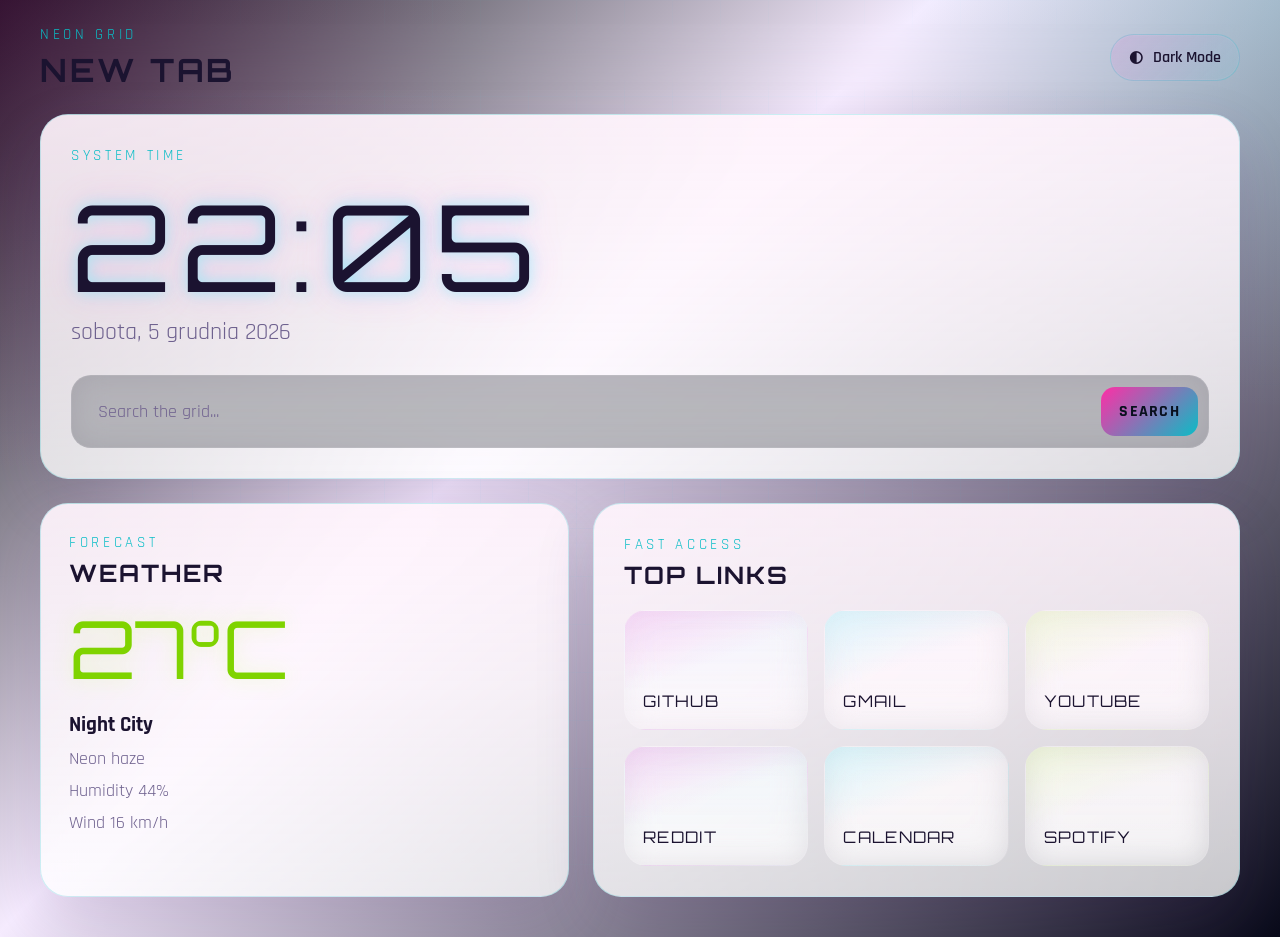
==== index.html @ 15172753 "feat: add initial implementation of "New Tab" page with responsive design and theme toggle" ====
<!DOCTYPE html>
<html lang="pl">
<head>
  <meta charset="UTF-8">
  <meta name="viewport" content="width=device-width, initial-scale=1.0">
  <title>New Tab</title>
  <link rel="preconnect" href="https://fonts.googleapis.com">
  <link rel="preconnect" href="https://fonts.gstatic.com" crossorigin>
  <link href="https://fonts.googleapis.com/css2?family=Orbitron:wght@500;700&family=Rajdhani:wght@400;500;600&display=swap" rel="stylesheet">
  <link rel="stylesheet" href="styles.css">
</head>
<body>
  <div class="page-shell">
    <header class="topbar">
      <div class="brand">
        <span class="brand__kicker">Neon Grid</span>
        <h1>New Tab</h1>
      </div>
      <button class="theme-toggle" type="button" aria-label="Przełącz tryb jasny i ciemny">
        <span class="theme-toggle__label">Light Mode</span>
      </button>
    </header>

    <main class="dashboard">
      <section class="hero-panel">
        <p class="eyebrow">System Time</p>
        <div class="clock-block">
          <div class="clock" aria-live="polite">20:48</div>
          <div class="date">Czwartek, 18 marca 2026</div>
        </div>

        <form class="search-panel" action="https://www.google.com/search" method="get">
          <label class="sr-only" for="search-input">Szukaj w Google</label>
          <input id="search-input" name="q" type="search" placeholder="Search the grid..." autocomplete="off">
          <button type="submit">Search</button>
        </form>
      </section>

      <div class="bottom-panels">
        <aside class="weather-panel">
          <div class="section-heading">
            <p class="eyebrow">Forecast</p>
            <h2>Weather</h2>
          </div>
          <div class="weather-widget">
            <div class="weather-widget__temp">21°C</div>
            <div class="weather-widget__meta">
              <strong>Warsaw</strong>
              <span>Clear sky</span>
              <span>Humidity 38%</span>
              <span>Wind 11 km/h</span>
            </div>
          </div>
        </aside>

        <section class="links-panel">
          <div class="section-heading">
            <p class="eyebrow">Fast Access</p>
            <h2>Top Links</h2>
          </div>
          <div class="top-links">
            <a class="top-link" href="https://github.com">GitHub</a>
            <a class="top-link" href="https://mail.google.com">Gmail</a>
            <a class="top-link" href="https://www.youtube.com">YouTube</a>
            <a class="top-link" href="https://www.reddit.com">Reddit</a>
            <a class="top-link" href="https://calendar.google.com">Calendar</a>
            <a class="top-link" href="https://open.spotify.com">Spotify</a>
          </div>
        </section>
      </div>
    </main>
  </div>

  <script src="script.js"></script>
</body>
</html>
---- styles.css ----
*,
*::before,
*::after {
  box-sizing: border-box;
}

:root {
  color-scheme: dark;
  --bg-primary: #070a14;
  --bg-secondary: rgba(9, 14, 29, 0.86);
  --panel: rgba(14, 24, 45, 0.72);
  --panel-strong: rgba(22, 35, 66, 0.88);
  --text-primary: #f5f7ff;
  --text-muted: #8ea1c9;
  --accent-pink: #ff4fd8;
  --accent-cyan: #58f2ff;
  --accent-lime: #c8ff62;
  --border: rgba(88, 242, 255, 0.2);
  --shadow: 0 24px 80px rgba(0, 0, 0, 0.45);
}

body[data-theme="light"] {
  color-scheme: light;
  --bg-primary: #f6ecff;
  --bg-secondary: rgba(255, 255, 255, 0.82);
  --panel: rgba(255, 255, 255, 0.76);
  --panel-strong: rgba(255, 244, 252, 0.92);
  --text-primary: #1b1330;
  --text-muted: #6f628f;
  --accent-pink: #ff2ea6;
  --accent-cyan: #0abdc6;
  --accent-lime: #7fd300;
  --border: rgba(10, 189, 198, 0.2);
  --shadow: 0 24px 60px rgba(74, 32, 106, 0.15);
}

html {
  min-height: 100%;
}

body {
  margin: 0;
  min-height: 100vh;
  font-family: "Rajdhani", sans-serif;
  color: var(--text-primary);
  background:
    radial-gradient(circle at top left, rgba(255, 79, 216, 0.2), transparent 30%),
    radial-gradient(circle at top right, rgba(88, 242, 255, 0.18), transparent 26%),
    linear-gradient(135deg, #04050a 0%, var(--bg-primary) 42%, #090a1a 100%);
  transition: background 220ms ease, color 220ms ease;
}

body::before {
  content: "";
  position: fixed;
  inset: 0;
  pointer-events: none;
  background-image:
    linear-gradient(rgba(88, 242, 255, 0.08) 1px, transparent 1px),
    linear-gradient(90deg, rgba(88, 242, 255, 0.08) 1px, transparent 1px);
  background-size: 48px 48px;
  mask-image: radial-gradient(circle at center, black 35%, transparent 90%);
  opacity: 0.45;
}

.page-shell {
  width: min(1200px, calc(100% - 32px));
  margin: 0 auto;
  padding: 24px 0 40px;
}

.topbar,
.hero-panel,
.links-panel,
.weather-panel,
.top-link,
.search-panel,
.theme-toggle {
  backdrop-filter: blur(16px);
}

.topbar {
  display: flex;
  align-items: center;
  justify-content: space-between;
  gap: 20px;
  margin-bottom: 24px;
}

.brand h1,
.section-heading h2 {
  margin: 0;
  font-family: "Orbitron", sans-serif;
  font-weight: 700;
  letter-spacing: 0.08em;
  text-transform: uppercase;
}

.brand__kicker,
.eyebrow {
  display: inline-block;
  margin: 0 0 6px;
  color: var(--accent-cyan);
  font-size: 0.95rem;
  letter-spacing: 0.24em;
  text-transform: uppercase;
}

.theme-toggle {
  display: inline-flex;
  align-items: center;
  border: 1px solid var(--border);
  border-radius: 999px;
  padding: 12px 18px;
  background: linear-gradient(135deg, rgba(255, 79, 216, 0.12), rgba(88, 242, 255, 0.08));
  color: var(--text-primary);
  font: inherit;
  font-weight: 600;
  cursor: pointer;
  box-shadow: inset 0 0 0 1px rgba(255, 255, 255, 0.04);
}

.theme-toggle__label::before {
  content: "◐";
  margin-right: 10px;
}

.dashboard {
  display: grid;
  grid-template-columns: 1fr;
  gap: 24px;
  align-items: start;
}

.bottom-panels {
  display: grid;
  grid-template-columns: minmax(280px, 0.9fr) minmax(0, 1.1fr);
  gap: 24px;
}

.hero-panel,
.links-panel,
.weather-panel {
  position: relative;
  overflow: hidden;
  border: 1px solid var(--border);
  border-radius: 28px;
  background: linear-gradient(180deg, var(--panel-strong), var(--panel));
  box-shadow: var(--shadow);
}

.hero-panel,
.links-panel {
  padding: 30px;
}

.weather-panel {
  padding: 28px;
}

.hero-panel::after,
.links-panel::after,
.weather-panel::after {
  content: "";
  position: absolute;
  inset: auto -20% -50% auto;
  width: 220px;
  height: 220px;
  border-radius: 50%;
  background: radial-gradient(circle, rgba(255, 79, 216, 0.18), transparent 60%);
}

.clock-block {
  margin: 18px 0 28px;
}

.clock {
  font-family: "Orbitron", sans-serif;
  font-size: clamp(4rem, 10vw, 7.5rem);
  line-height: 0.95;
  letter-spacing: 0.08em;
  text-shadow:
    0 0 16px rgba(88, 242, 255, 0.55),
    0 0 34px rgba(255, 79, 216, 0.25);
}

.date {
  margin-top: 14px;
  color: var(--text-muted);
  font-size: clamp(1.15rem, 3vw, 1.5rem);
}

.search-panel {
  display: flex;
  align-items: center;
  gap: 12px;
  padding: 10px;
  border: 1px solid rgba(255, 255, 255, 0.08);
  border-radius: 20px;
  background: rgba(2, 6, 18, 0.28);
}

.search-panel input,
.search-panel button {
  border: 0;
  font: inherit;
}

.search-panel input {
  width: 100%;
  min-width: 0;
  padding: 14px 16px;
  border-radius: 14px;
  background: transparent;
  color: var(--text-primary);
  font-size: 1.15rem;
}

.search-panel input::placeholder {
  color: var(--text-muted);
}

.search-panel input:focus-visible,
.search-panel button:focus-visible,
.theme-toggle:focus-visible {
  outline: 2px solid var(--accent-cyan);
  outline-offset: 2px;
}

.search-panel button {
  padding: 14px 18px;
  border-radius: 14px;
  background: linear-gradient(135deg, var(--accent-pink), var(--accent-cyan));
  color: #08101d;
  font-weight: 700;
  text-transform: uppercase;
  letter-spacing: 0.08em;
  cursor: pointer;
}

.section-heading {
  margin-bottom: 20px;
}

.top-links {
  display: grid;
  grid-template-columns: repeat(3, minmax(0, 1fr));
  gap: 16px;
}

.top-link {
  position: relative;
  display: flex;
  align-items: end;
  min-height: 120px;
  padding: 18px;
  border: 1px solid rgba(255, 255, 255, 0.08);
  border-radius: 22px;
  color: var(--text-primary);
  text-decoration: none;
  font-family: "Orbitron", sans-serif;
  font-size: 1rem;
  letter-spacing: 0.08em;
  text-transform: uppercase;
  background:
    linear-gradient(160deg, rgba(255, 79, 216, 0.18), transparent 45%),
    linear-gradient(180deg, rgba(88, 242, 255, 0.06), rgba(255, 255, 255, 0.02));
  transition: transform 180ms ease, border-color 180ms ease, box-shadow 180ms ease;
}

.top-link:nth-child(3n + 2) {
  background:
    linear-gradient(160deg, rgba(88, 242, 255, 0.2), transparent 45%),
    linear-gradient(180deg, rgba(255, 255, 255, 0.04), rgba(255, 255, 255, 0.02));
}

.top-link:nth-child(3n + 3) {
  background:
    linear-gradient(160deg, rgba(200, 255, 98, 0.18), transparent 45%),
    linear-gradient(180deg, rgba(255, 255, 255, 0.04), rgba(255, 255, 255, 0.02));
}

.top-link:hover,
.top-link:focus-visible,
.theme-toggle:hover,
.theme-toggle:focus-visible {
  transform: translateY(-2px);
  border-color: rgba(88, 242, 255, 0.45);
  box-shadow: 0 16px 32px rgba(0, 0, 0, 0.24);
}

.weather-widget {
  display: grid;
  gap: 24px;
  align-content: start;
}

.weather-widget__temp {
  font-family: "Orbitron", sans-serif;
  font-size: clamp(3rem, 8vw, 5rem);
  line-height: 1;
  color: var(--accent-lime);
  text-shadow: 0 0 20px rgba(200, 255, 98, 0.3);
}

.weather-widget__meta {
  display: grid;
  gap: 10px;
  color: var(--text-muted);
  font-size: 1.1rem;
}

.weather-widget__meta strong {
  color: var(--text-primary);
  font-size: 1.3rem;
}

@media (max-width: 920px) {
  .bottom-panels {
    grid-template-columns: 1fr;
  }
}

@media (max-width: 640px) {
  .page-shell {
    width: min(100% - 20px, 100%);
    padding-top: 16px;
  }

  .topbar {
    align-items: start;
    flex-direction: column;
  }

  .hero-panel,
  .links-panel,
  .weather-panel {
    padding: 22px;
    border-radius: 24px;
  }

  .search-panel {
    flex-direction: column;
  }

  .search-panel button {
    width: 100%;
  }

  .top-links {
    grid-template-columns: repeat(2, minmax(0, 1fr));
  }
}

.sr-only {
  position: absolute;
  width: 1px;
  height: 1px;
  padding: 0;
  margin: -1px;
  overflow: hidden;
  clip: rect(0, 0, 0, 0);
  white-space: nowrap;
  border: 0;
}
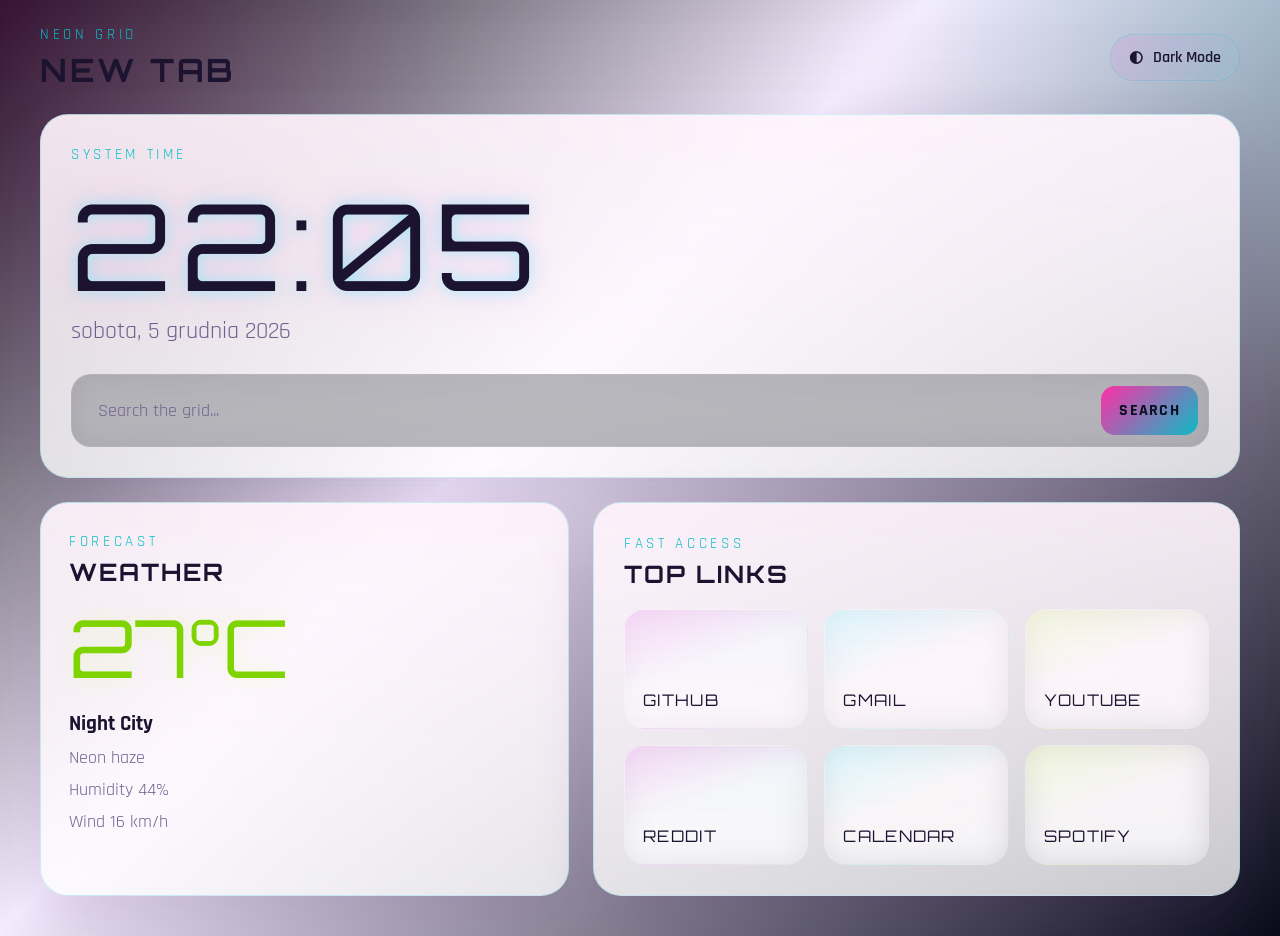
==== commit d076f727: "feat: update PROMPTS.md and enhance layout for full workspace utilization in hero panel" ====
--- a/index.html
+++ b/index.html
@@ -25,8 +25,8 @@
       <section class="hero-panel">
         <p class="eyebrow">System Time</p>
         <div class="clock-block">
-          <div class="clock" aria-live="polite">20:48</div>
-          <div class="date">Czwartek, 18 marca 2026</div>
+          <div class="clock" aria-live="polite"></div>
+          <div class="date"></div>
         </div>
 
         <form class="search-panel" action="https://www.google.com/search" method="get">
--- a/styles.css
+++ b/styles.css
@@ -65,8 +65,11 @@
 
 .page-shell {
   width: min(1200px, calc(100% - 32px));
+  min-height: 100vh;
   margin: 0 auto;
   padding: 24px 0 40px;
+  display: grid;
+  grid-template-rows: auto minmax(0, 1fr);
 }
 
 .topbar,
@@ -128,8 +131,9 @@
 .dashboard {
   display: grid;
   grid-template-columns: 1fr;
+  grid-template-rows: minmax(0, 1fr) auto;
   gap: 24px;
-  align-items: start;
+  min-height: 0;
 }
 
 .bottom-panels {
@@ -152,6 +156,13 @@
 .hero-panel,
 .links-panel {
   padding: 30px;
+}
+
+.hero-panel {
+  min-height: 0;
+  display: flex;
+  flex-direction: column;
+  justify-content: space-between;
 }
 
 .weather-panel {
@@ -316,8 +327,16 @@
 }
 
 @media (max-width: 920px) {
+  .page-shell {
+    min-height: auto;
+  }
+
   .bottom-panels {
     grid-template-columns: 1fr;
+  }
+
+  .dashboard {
+    grid-template-rows: auto auto;
   }
 }
 
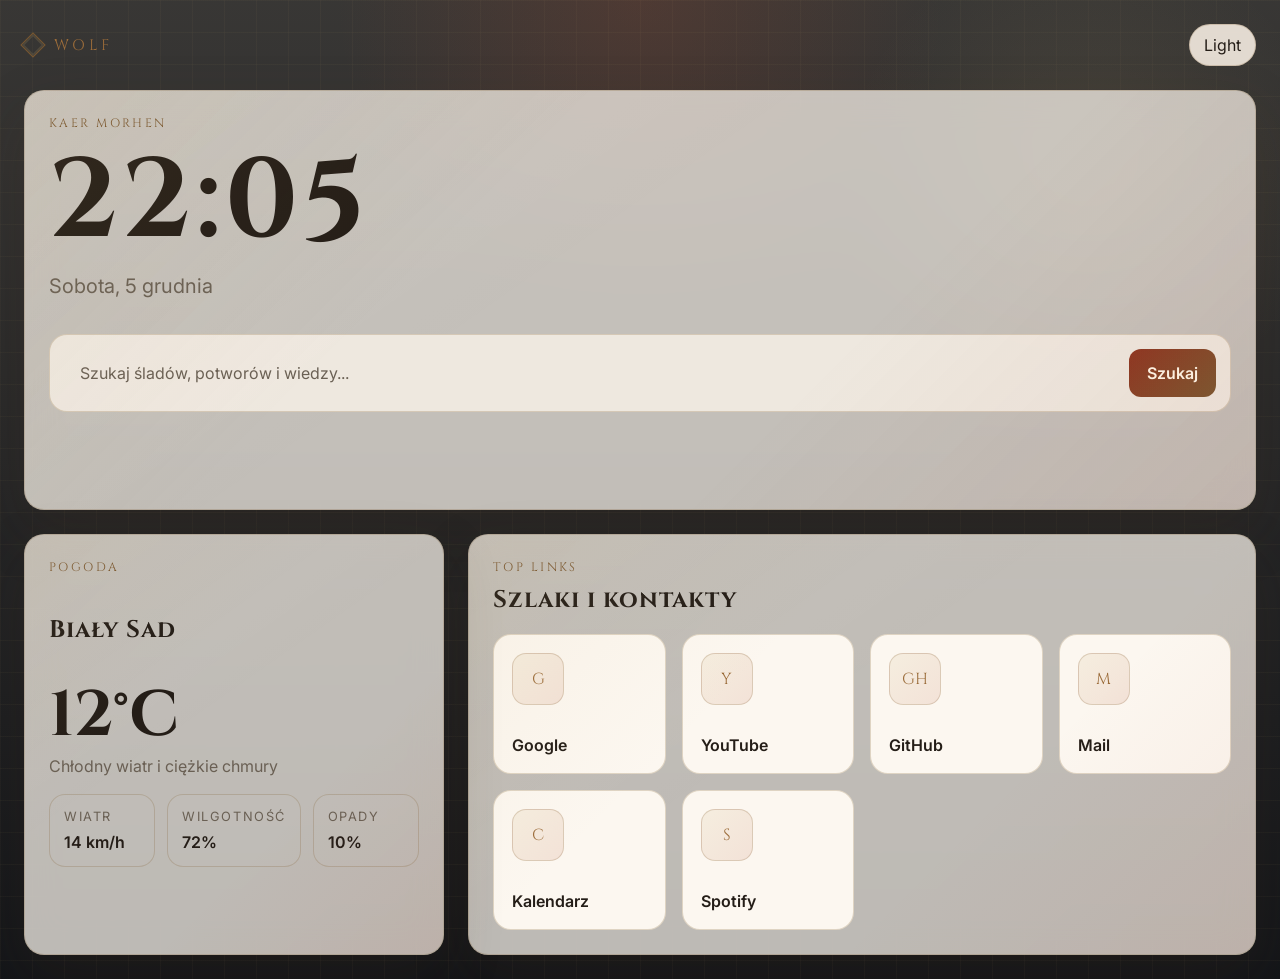
==== commit 3ddac9a1: "feat: add new tab page with clock, weather, and theme toggle functionality - Implemented a new HTML " ====
--- a/index.html
+++ b/index.html
@@ -6,68 +6,87 @@
   <title>New Tab</title>
   <link rel="preconnect" href="https://fonts.googleapis.com">
   <link rel="preconnect" href="https://fonts.gstatic.com" crossorigin>
-  <link href="https://fonts.googleapis.com/css2?family=Orbitron:wght@500;700&family=Rajdhani:wght@400;500;600&display=swap" rel="stylesheet">
+  <link href="https://fonts.googleapis.com/css2?family=Cinzel:wght@400;500;700&family=Inter:wght@400;500;600&display=swap" rel="stylesheet">
   <link rel="stylesheet" href="styles.css">
 </head>
-<body>
+<body class="theme-dark">
   <div class="page-shell">
     <header class="topbar">
-      <div class="brand">
-        <span class="brand__kicker">Neon Grid</span>
-        <h1>New Tab</h1>
-      </div>
-      <button class="theme-toggle" type="button" aria-label="Przełącz tryb jasny i ciemny">
-        <span class="theme-toggle__label">Light Mode</span>
+      <div class="brand-mark" aria-hidden="true">Wolf</div>
+      <button class="theme-toggle" type="button" aria-label="Przełącz motyw">
+        <span class="theme-toggle__label">Dark</span>
       </button>
     </header>
 
     <main class="dashboard">
       <section class="hero-panel">
-        <p class="eyebrow">System Time</p>
-        <div class="clock-block">
-          <div class="clock" aria-live="polite"></div>
-          <div class="date"></div>
-        </div>
+        <p class="eyebrow">Kaer Morhen</p>
+        <h1 class="clock" aria-live="polite" data-clock>00:00</h1>
+        <p class="date" aria-live="polite" data-date>Poniedziałek, 1 stycznia</p>
 
         <form class="search-panel" action="https://www.google.com/search" method="get">
           <label class="sr-only" for="search-input">Szukaj w Google</label>
-          <input id="search-input" name="q" type="search" placeholder="Search the grid..." autocomplete="off">
-          <button type="submit">Search</button>
+          <input id="search-input" name="q" type="search" placeholder="Szukaj śladów, potworów i wiedzy..." autocomplete="off">
+          <button type="submit">Szukaj</button>
         </form>
       </section>
 
-      <div class="bottom-panels">
-        <aside class="weather-panel">
-          <div class="section-heading">
-            <p class="eyebrow">Forecast</p>
-            <h2>Weather</h2>
+      <section class="links-panel" aria-labelledby="links-title">
+        <div class="section-heading">
+          <p class="panel-kicker">Top links</p>
+          <h2 id="links-title">Szlaki i kontakty</h2>
+        </div>
+
+        <div class="links-grid">
+          <a class="link-tile" href="https://www.google.com" target="_blank" rel="noreferrer">
+            <span class="link-tile__icon">G</span>
+            <span class="link-tile__label">Google</span>
+          </a>
+          <a class="link-tile" href="https://www.youtube.com" target="_blank" rel="noreferrer">
+            <span class="link-tile__icon">Y</span>
+            <span class="link-tile__label">YouTube</span>
+          </a>
+          <a class="link-tile" href="https://github.com" target="_blank" rel="noreferrer">
+            <span class="link-tile__icon">GH</span>
+            <span class="link-tile__label">GitHub</span>
+          </a>
+          <a class="link-tile" href="https://mail.google.com" target="_blank" rel="noreferrer">
+            <span class="link-tile__icon">M</span>
+            <span class="link-tile__label">Mail</span>
+          </a>
+          <a class="link-tile" href="https://calendar.google.com" target="_blank" rel="noreferrer">
+            <span class="link-tile__icon">C</span>
+            <span class="link-tile__label">Kalendarz</span>
+          </a>
+          <a class="link-tile" href="https://open.spotify.com" target="_blank" rel="noreferrer">
+            <span class="link-tile__icon">S</span>
+            <span class="link-tile__label">Spotify</span>
+          </a>
+        </div>
+      </section>
+
+      <aside class="weather-panel" aria-labelledby="weather-title">
+        <p class="panel-kicker">Pogoda</p>
+        <h2 id="weather-title" data-weather-location>Biały Sad</h2>
+        <div class="weather-main">
+          <strong data-weather-temp>12°C</strong>
+          <span data-weather-condition>Zachmurzenie umiarkowane</span>
+        </div>
+        <dl class="weather-stats">
+          <div>
+            <dt>Wiatr</dt>
+            <dd data-weather-wind>14 km/h</dd>
           </div>
-          <div class="weather-widget">
-            <div class="weather-widget__temp">21°C</div>
-            <div class="weather-widget__meta">
-              <strong>Warsaw</strong>
-              <span>Clear sky</span>
-              <span>Humidity 38%</span>
-              <span>Wind 11 km/h</span>
-            </div>
+          <div>
+            <dt>Wilgotność</dt>
+            <dd data-weather-humidity>72%</dd>
           </div>
-        </aside>
-
-        <section class="links-panel">
-          <div class="section-heading">
-            <p class="eyebrow">Fast Access</p>
-            <h2>Top Links</h2>
+          <div>
+            <dt>Opady</dt>
+            <dd data-weather-rain>10%</dd>
           </div>
-          <div class="top-links">
-            <a class="top-link" href="https://github.com">GitHub</a>
-            <a class="top-link" href="https://mail.google.com">Gmail</a>
-            <a class="top-link" href="https://www.youtube.com">YouTube</a>
-            <a class="top-link" href="https://www.reddit.com">Reddit</a>
-            <a class="top-link" href="https://calendar.google.com">Calendar</a>
-            <a class="top-link" href="https://open.spotify.com">Spotify</a>
-          </div>
-        </section>
-      </div>
+        </dl>
+      </aside>
     </main>
   </div>
 
--- a/styles.css
+++ b/styles.css
@@ -1,374 +1,50 @@
+:root {
+  color-scheme: dark;
+  --bg: #0f1115;
+  --bg-elevated: rgba(18, 21, 27, 0.88);
+  --panel: rgba(24, 27, 34, 0.72);
+  --panel-strong: rgba(27, 31, 38, 0.92);
+  --line: rgba(194, 164, 104, 0.24);
+  --text: #f3eee2;
+  --muted: #b0aa98;
+  --accent: #c8a96b;
+  --accent-strong: #e1c588;
+  --ember: #b44a2d;
+  --shadow: 0 24px 70px rgba(0, 0, 0, 0.45);
+}
+
+body.theme-light {
+  color-scheme: light;
+  --bg: #e7ddcd;
+  --bg-elevated: rgba(245, 237, 225, 0.9);
+  --panel: rgba(255, 250, 241, 0.72);
+  --panel-strong: rgba(255, 251, 244, 0.95);
+  --line: rgba(122, 87, 37, 0.22);
+  --text: #241d17;
+  --muted: #6a6054;
+  --accent: #7a5730;
+  --accent-strong: #9b6c3a;
+  --ember: #8e3622;
+  --shadow: 0 24px 60px rgba(74, 50, 26, 0.18);
+}
+
 *,
 *::before,
 *::after {
   box-sizing: border-box;
 }
 
-:root {
-  color-scheme: dark;
-  --bg-primary: #070a14;
-  --bg-secondary: rgba(9, 14, 29, 0.86);
-  --panel: rgba(14, 24, 45, 0.72);
-  --panel-strong: rgba(22, 35, 66, 0.88);
-  --text-primary: #f5f7ff;
-  --text-muted: #8ea1c9;
-  --accent-pink: #ff4fd8;
-  --accent-cyan: #58f2ff;
-  --accent-lime: #c8ff62;
-  --border: rgba(88, 242, 255, 0.2);
-  --shadow: 0 24px 80px rgba(0, 0, 0, 0.45);
-}
-
-body[data-theme="light"] {
-  color-scheme: light;
-  --bg-primary: #f6ecff;
-  --bg-secondary: rgba(255, 255, 255, 0.82);
-  --panel: rgba(255, 255, 255, 0.76);
-  --panel-strong: rgba(255, 244, 252, 0.92);
-  --text-primary: #1b1330;
-  --text-muted: #6f628f;
-  --accent-pink: #ff2ea6;
-  --accent-cyan: #0abdc6;
-  --accent-lime: #7fd300;
-  --border: rgba(10, 189, 198, 0.2);
-  --shadow: 0 24px 60px rgba(74, 32, 106, 0.15);
-}
-
-html {
-  min-height: 100%;
-}
-
 body {
   margin: 0;
   min-height: 100vh;
-  font-family: "Rajdhani", sans-serif;
-  color: var(--text-primary);
+  font-family: "Inter", sans-serif;
+  color: var(--text);
   background:
-    radial-gradient(circle at top left, rgba(255, 79, 216, 0.2), transparent 30%),
-    radial-gradient(circle at top right, rgba(88, 242, 255, 0.18), transparent 26%),
-    linear-gradient(135deg, #04050a 0%, var(--bg-primary) 42%, #090a1a 100%);
-  transition: background 220ms ease, color 220ms ease;
-}
-
-body::before {
-  content: "";
-  position: fixed;
-  inset: 0;
-  pointer-events: none;
-  background-image:
-    linear-gradient(rgba(88, 242, 255, 0.08) 1px, transparent 1px),
-    linear-gradient(90deg, rgba(88, 242, 255, 0.08) 1px, transparent 1px);
-  background-size: 48px 48px;
-  mask-image: radial-gradient(circle at center, black 35%, transparent 90%);
-  opacity: 0.45;
-}
-
-.page-shell {
-  width: min(1200px, calc(100% - 32px));
-  min-height: 100vh;
-  margin: 0 auto;
-  padding: 24px 0 40px;
-  display: grid;
-  grid-template-rows: auto minmax(0, 1fr);
-}
-
-.topbar,
-.hero-panel,
-.links-panel,
-.weather-panel,
-.top-link,
-.search-panel,
-.theme-toggle {
-  backdrop-filter: blur(16px);
-}
-
-.topbar {
-  display: flex;
-  align-items: center;
-  justify-content: space-between;
-  gap: 20px;
-  margin-bottom: 24px;
-}
-
-.brand h1,
-.section-heading h2 {
-  margin: 0;
-  font-family: "Orbitron", sans-serif;
-  font-weight: 700;
-  letter-spacing: 0.08em;
-  text-transform: uppercase;
-}
-
-.brand__kicker,
-.eyebrow {
-  display: inline-block;
-  margin: 0 0 6px;
-  color: var(--accent-cyan);
-  font-size: 0.95rem;
-  letter-spacing: 0.24em;
-  text-transform: uppercase;
-}
-
-.theme-toggle {
-  display: inline-flex;
-  align-items: center;
-  border: 1px solid var(--border);
-  border-radius: 999px;
-  padding: 12px 18px;
-  background: linear-gradient(135deg, rgba(255, 79, 216, 0.12), rgba(88, 242, 255, 0.08));
-  color: var(--text-primary);
-  font: inherit;
-  font-weight: 600;
-  cursor: pointer;
-  box-shadow: inset 0 0 0 1px rgba(255, 255, 255, 0.04);
-}
-
-.theme-toggle__label::before {
-  content: "◐";
-  margin-right: 10px;
-}
-
-.dashboard {
-  display: grid;
-  grid-template-columns: 1fr;
-  grid-template-rows: minmax(0, 1fr) auto;
-  gap: 24px;
-  min-height: 0;
-}
-
-.bottom-panels {
-  display: grid;
-  grid-template-columns: minmax(280px, 0.9fr) minmax(0, 1.1fr);
-  gap: 24px;
-}
-
-.hero-panel,
-.links-panel,
-.weather-panel {
-  position: relative;
-  overflow: hidden;
-  border: 1px solid var(--border);
-  border-radius: 28px;
-  background: linear-gradient(180deg, var(--panel-strong), var(--panel));
-  box-shadow: var(--shadow);
-}
-
-.hero-panel,
-.links-panel {
-  padding: 30px;
-}
-
-.hero-panel {
-  min-height: 0;
-  display: flex;
-  flex-direction: column;
-  justify-content: space-between;
-}
-
-.weather-panel {
-  padding: 28px;
-}
-
-.hero-panel::after,
-.links-panel::after,
-.weather-panel::after {
-  content: "";
-  position: absolute;
-  inset: auto -20% -50% auto;
-  width: 220px;
-  height: 220px;
-  border-radius: 50%;
-  background: radial-gradient(circle, rgba(255, 79, 216, 0.18), transparent 60%);
-}
-
-.clock-block {
-  margin: 18px 0 28px;
-}
-
-.clock {
-  font-family: "Orbitron", sans-serif;
-  font-size: clamp(4rem, 10vw, 7.5rem);
-  line-height: 0.95;
-  letter-spacing: 0.08em;
-  text-shadow:
-    0 0 16px rgba(88, 242, 255, 0.55),
-    0 0 34px rgba(255, 79, 216, 0.25);
-}
-
-.date {
-  margin-top: 14px;
-  color: var(--text-muted);
-  font-size: clamp(1.15rem, 3vw, 1.5rem);
-}
-
-.search-panel {
-  display: flex;
-  align-items: center;
-  gap: 12px;
-  padding: 10px;
-  border: 1px solid rgba(255, 255, 255, 0.08);
-  border-radius: 20px;
-  background: rgba(2, 6, 18, 0.28);
-}
-
-.search-panel input,
-.search-panel button {
-  border: 0;
-  font: inherit;
-}
-
-.search-panel input {
-  width: 100%;
-  min-width: 0;
-  padding: 14px 16px;
-  border-radius: 14px;
-  background: transparent;
-  color: var(--text-primary);
-  font-size: 1.15rem;
-}
-
-.search-panel input::placeholder {
-  color: var(--text-muted);
-}
-
-.search-panel input:focus-visible,
-.search-panel button:focus-visible,
-.theme-toggle:focus-visible {
-  outline: 2px solid var(--accent-cyan);
-  outline-offset: 2px;
-}
-
-.search-panel button {
-  padding: 14px 18px;
-  border-radius: 14px;
-  background: linear-gradient(135deg, var(--accent-pink), var(--accent-cyan));
-  color: #08101d;
-  font-weight: 700;
-  text-transform: uppercase;
-  letter-spacing: 0.08em;
-  cursor: pointer;
-}
-
-.section-heading {
-  margin-bottom: 20px;
-}
-
-.top-links {
-  display: grid;
-  grid-template-columns: repeat(3, minmax(0, 1fr));
-  gap: 16px;
-}
-
-.top-link {
-  position: relative;
-  display: flex;
-  align-items: end;
-  min-height: 120px;
-  padding: 18px;
-  border: 1px solid rgba(255, 255, 255, 0.08);
-  border-radius: 22px;
-  color: var(--text-primary);
-  text-decoration: none;
-  font-family: "Orbitron", sans-serif;
-  font-size: 1rem;
-  letter-spacing: 0.08em;
-  text-transform: uppercase;
-  background:
-    linear-gradient(160deg, rgba(255, 79, 216, 0.18), transparent 45%),
-    linear-gradient(180deg, rgba(88, 242, 255, 0.06), rgba(255, 255, 255, 0.02));
-  transition: transform 180ms ease, border-color 180ms ease, box-shadow 180ms ease;
-}
-
-.top-link:nth-child(3n + 2) {
-  background:
-    linear-gradient(160deg, rgba(88, 242, 255, 0.2), transparent 45%),
-    linear-gradient(180deg, rgba(255, 255, 255, 0.04), rgba(255, 255, 255, 0.02));
-}
-
-.top-link:nth-child(3n + 3) {
-  background:
-    linear-gradient(160deg, rgba(200, 255, 98, 0.18), transparent 45%),
-    linear-gradient(180deg, rgba(255, 255, 255, 0.04), rgba(255, 255, 255, 0.02));
-}
-
-.top-link:hover,
-.top-link:focus-visible,
-.theme-toggle:hover,
-.theme-toggle:focus-visible {
-  transform: translateY(-2px);
-  border-color: rgba(88, 242, 255, 0.45);
-  box-shadow: 0 16px 32px rgba(0, 0, 0, 0.24);
-}
-
-.weather-widget {
-  display: grid;
-  gap: 24px;
-  align-content: start;
-}
-
-.weather-widget__temp {
-  font-family: "Orbitron", sans-serif;
-  font-size: clamp(3rem, 8vw, 5rem);
-  line-height: 1;
-  color: var(--accent-lime);
-  text-shadow: 0 0 20px rgba(200, 255, 98, 0.3);
-}
-
-.weather-widget__meta {
-  display: grid;
-  gap: 10px;
-  color: var(--text-muted);
-  font-size: 1.1rem;
-}
-
-.weather-widget__meta strong {
-  color: var(--text-primary);
-  font-size: 1.3rem;
-}
-
-@media (max-width: 920px) {
-  .page-shell {
-    min-height: auto;
-  }
-
-  .bottom-panels {
-    grid-template-columns: 1fr;
-  }
-
-  .dashboard {
-    grid-template-rows: auto auto;
-  }
-}
-
-@media (max-width: 640px) {
-  .page-shell {
-    width: min(100% - 20px, 100%);
-    padding-top: 16px;
-  }
-
-  .topbar {
-    align-items: start;
-    flex-direction: column;
-  }
-
-  .hero-panel,
-  .links-panel,
-  .weather-panel {
-    padding: 22px;
-    border-radius: 24px;
-  }
-
-  .search-panel {
-    flex-direction: column;
-  }
-
-  .search-panel button {
-    width: 100%;
-  }
-
-  .top-links {
-    grid-template-columns: repeat(2, minmax(0, 1fr));
-  }
+    radial-gradient(circle at top, rgba(180, 74, 45, 0.18), transparent 26%),
+    radial-gradient(circle at 85% 18%, rgba(200, 169, 107, 0.12), transparent 18%),
+    linear-gradient(180deg, rgba(7, 8, 10, 0.78), rgba(15, 17, 21, 0.98)),
+    var(--bg);
+  transition: background-color 180ms ease, color 180ms ease;
 }
 
 .sr-only {
@@ -382,3 +58,323 @@
   white-space: nowrap;
   border: 0;
 }
+
+.page-shell {
+  min-height: 100vh;
+  padding: 24px;
+  background-image:
+    linear-gradient(rgba(200, 169, 107, 0.045) 1px, transparent 1px),
+    linear-gradient(90deg, rgba(200, 169, 107, 0.045) 1px, transparent 1px);
+  background-size: 32px 32px;
+}
+
+.topbar {
+  display: flex;
+  align-items: center;
+  justify-content: space-between;
+  margin-bottom: 24px;
+  gap: 16px;
+}
+
+.brand-mark {
+  display: inline-flex;
+  align-items: center;
+  gap: 12px;
+  font-family: "Cinzel", serif;
+  font-size: 0.95rem;
+  letter-spacing: 0.22em;
+  text-transform: uppercase;
+  color: var(--accent-strong);
+}
+
+.brand-mark::before {
+  content: "";
+  width: 18px;
+  height: 18px;
+  display: inline-block;
+  border: 1px solid var(--accent);
+  transform: rotate(45deg);
+  box-shadow: inset 0 0 0 2px rgba(200, 169, 107, 0.16);
+}
+
+.theme-toggle {
+  padding: 10px 14px;
+  border: 1px solid var(--line);
+  border-radius: 999px;
+  background: var(--bg-elevated);
+  color: var(--text);
+  font: inherit;
+  cursor: pointer;
+  backdrop-filter: blur(18px);
+}
+
+.dashboard {
+  display: grid;
+  gap: 24px;
+  max-width: 1280px;
+  margin: 0 auto;
+}
+
+.hero-panel,
+.weather-panel,
+.links-panel {
+  padding: 24px;
+  border-radius: 20px;
+  border: 1px solid var(--line);
+  background:
+    linear-gradient(145deg, rgba(255, 255, 255, 0.03), transparent 45%),
+    var(--panel);
+  box-shadow: var(--shadow);
+  position: relative;
+  overflow: hidden;
+  backdrop-filter: blur(18px);
+}
+
+.hero-panel::after,
+.weather-panel::after,
+.links-panel::after {
+  content: "";
+  position: absolute;
+  inset: 0;
+  pointer-events: none;
+  background: linear-gradient(135deg, rgba(200, 169, 107, 0.09), transparent 35%, transparent 65%, rgba(180, 74, 45, 0.08));
+}
+
+.hero-panel {
+  display: grid;
+  align-content: start;
+  gap: 18px;
+  min-height: 360px;
+}
+
+.eyebrow,
+.panel-kicker {
+  font-family: "Cinzel", serif;
+  text-transform: uppercase;
+  letter-spacing: 0.2em;
+  color: var(--accent);
+  font-size: 0.76rem;
+}
+
+.clock {
+  font-family: "Cinzel", serif;
+  font-size: clamp(4rem, 11vw, 7rem);
+  line-height: 0.95;
+  letter-spacing: 0.04em;
+}
+
+.date {
+  font-size: clamp(1rem, 2.6vw, 1.25rem);
+  color: var(--muted);
+}
+
+.search-panel {
+  display: grid;
+  grid-template-columns: 1fr auto;
+  gap: 12px;
+  margin-top: 18px;
+  padding: 14px;
+  border: 1px solid var(--line);
+  border-radius: 18px;
+  background: rgba(8, 10, 14, 0.24);
+}
+
+body.theme-light .search-panel {
+  background: rgba(255, 248, 239, 0.72);
+}
+
+.search-panel input,
+.search-panel button {
+  border: 0;
+  border-radius: 12px;
+  font: inherit;
+}
+
+.search-panel input {
+  min-width: 0;
+  padding: 14px 16px;
+  background: transparent;
+  color: var(--text);
+}
+
+.search-panel input::placeholder {
+  color: var(--muted);
+}
+
+.search-panel button {
+  padding: 14px 18px;
+  background: linear-gradient(135deg, var(--ember), var(--accent));
+  color: #fff7e8;
+  font-weight: 600;
+  cursor: pointer;
+}
+
+.weather-panel {
+  display: grid;
+  gap: 18px;
+  align-content: start;
+}
+
+.weather-panel h2,
+.section-heading h2 {
+  font-family: "Cinzel", serif;
+  font-weight: 700;
+  letter-spacing: 0.04em;
+}
+
+.weather-main {
+  display: grid;
+  gap: 8px;
+}
+
+.weather-main strong {
+  font-size: clamp(2.6rem, 8vw, 4rem);
+  line-height: 1;
+  font-family: "Cinzel", serif;
+}
+
+.weather-main span {
+  color: var(--muted);
+}
+
+.clock,
+.date,
+.eyebrow,
+.panel-kicker,
+.section-heading h2,
+.weather-main,
+.weather-stats,
+.link-tile,
+.theme-toggle,
+.brand-mark {
+  margin: 0;
+}
+
+.links-grid {
+  display: grid;
+  gap: 16px;
+  grid-template-columns: repeat(auto-fit, minmax(140px, 1fr));
+}
+
+.links-panel {
+  display: grid;
+  gap: 18px;
+}
+
+.section-heading {
+  display: grid;
+  gap: 8px;
+}
+
+.link-tile {
+  display: grid;
+  gap: 12px;
+  text-decoration: none;
+  padding: 18px;
+  border-radius: 18px;
+  color: var(--text);
+  border: 1px solid var(--line);
+  background: var(--panel-strong);
+  min-height: 140px;
+  align-content: space-between;
+  transition: transform 180ms ease, border-color 180ms ease, background-color 180ms ease;
+}
+
+.link-tile:hover,
+.link-tile:focus-visible {
+  transform: translateY(-3px);
+  border-color: rgba(200, 169, 107, 0.46);
+}
+
+.link-tile__icon {
+  display: inline-grid;
+  place-items: center;
+  width: 52px;
+  height: 52px;
+  border-radius: 14px;
+  border: 1px solid var(--line);
+  font-family: "Cinzel", serif;
+  color: var(--accent-strong);
+  background: linear-gradient(135deg, rgba(200, 169, 107, 0.12), rgba(180, 74, 45, 0.12));
+}
+
+.link-tile__label {
+  font-size: 1rem;
+  font-weight: 600;
+}
+
+.weather-stats {
+  display: grid;
+  gap: 12px;
+}
+
+.weather-stats div {
+  padding: 14px;
+  border: 1px solid var(--line);
+  border-radius: 16px;
+  background: rgba(255, 255, 255, 0.02);
+}
+
+.weather-stats dt {
+  font-size: 0.8rem;
+  text-transform: uppercase;
+  letter-spacing: 0.12em;
+  color: var(--muted);
+  margin-bottom: 8px;
+}
+
+.weather-stats dd {
+  margin: 0;
+  font-size: 1rem;
+  font-weight: 600;
+}
+
+@media (min-width: 900px) {
+  .dashboard {
+    grid-template-columns: minmax(280px, 420px) minmax(0, 1fr);
+  }
+
+  .hero-panel {
+    min-height: 420px;
+    grid-column: 1 / -1;
+  }
+
+  .links-panel {
+    grid-column: 2;
+    grid-row: 2;
+  }
+
+  .weather-panel {
+    grid-column: 1;
+    grid-row: 2;
+  }
+
+  .weather-stats {
+    grid-template-columns: repeat(3, 1fr);
+  }
+}
+
+@media (max-width: 640px) {
+  .page-shell {
+    padding: 16px;
+  }
+
+  .topbar {
+    margin-bottom: 16px;
+  }
+
+  .hero-panel,
+  .weather-panel,
+  .links-panel {
+    padding: 18px;
+    border-radius: 18px;
+  }
+
+  .search-panel {
+    grid-template-columns: 1fr;
+  }
+
+  .link-tile {
+    min-height: 120px;
+  }
+}
